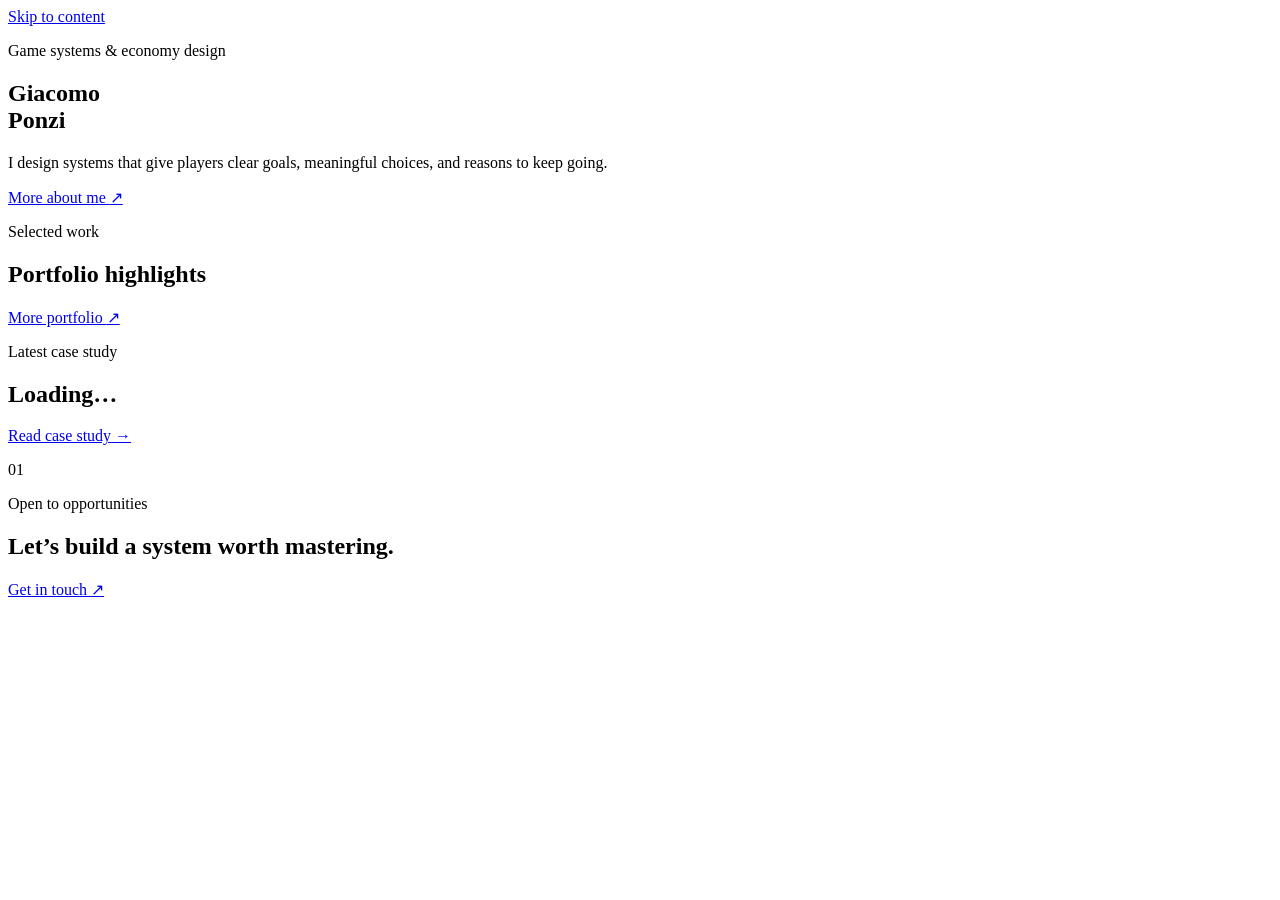
==== index.html @ d21c5db6 "Add initial index.html structure This is the initial commit for the index.html file, which includes " ====
<!doctype html>
<html lang="en">
  <head>
    <meta charset="utf-8" />
    <meta name="viewport" content="width=device-width, initial-scale=1" />
    <meta name="description" content="Giacomo Ponzi — Game Systems & Economy Designer." />
    <title>Giacomo Ponzi — Game Systems & Economy Designer</title>
    <link rel="stylesheet" href="assets/styles.css" />
    <script defer src="assets/content.js"></script>
    <script defer src="assets/site.js"></script>
  </head>
  <body data-page="home">
    <a class="skip-link" href="#main-content">Skip to content</a>
    <div id="site-header"></div>
    <main id="main-content">
      <section class="hero page-shell">
        <p class="eyebrow">Game systems &amp; economy design</p>
        <h1>Giacomo<br />Ponzi</h1>
        <div class="hero-copy">
          <p>I design systems that give players clear goals, meaningful choices, and reasons to keep going.</p>
          <a class="text-link" href="about/index.html">More about me <span aria-hidden="true">↗</span></a>
        </div>
      </section>

      <section class="page-shell section" aria-labelledby="featured-work-heading">
        <div class="section-heading">
          <div>
            <p class="eyebrow">Selected work</p>
            <h2 id="featured-work-heading">Portfolio highlights</h2>
          </div>
          <a class="text-link" href="portfolio/index.html">More portfolio <span aria-hidden="true">↗</span></a>
        </div>
        <div class="card-grid card-grid--featured" data-render="featured-projects"></div>
      </section>

      <section class="page-shell section feature-panel" aria-labelledby="latest-writing-heading">
        <div>
          <p class="eyebrow">Latest case study</p>
          <h2 id="latest-writing-heading" data-latest-title>Loading…</h2>
          <p class="feature-panel__summary" data-latest-summary></p>
          <a class="button-link" data-latest-link href="blog/index.html">Read case study <span aria-hidden="true">→</span></a>
        </div>
        <p class="feature-panel__index" aria-hidden="true">01</p>
      </section>

      <section class="page-shell section simple-cta">
        <p class="eyebrow">Open to opportunities</p>
        <h2>Let’s build a system worth mastering.</h2>
        <a class="text-link" href="contact/index.html">Get in touch <span aria-hidden="true">↗</span></a>
      </section>
    </main>
    <div id="site-footer"></div>
  </body>
</html>
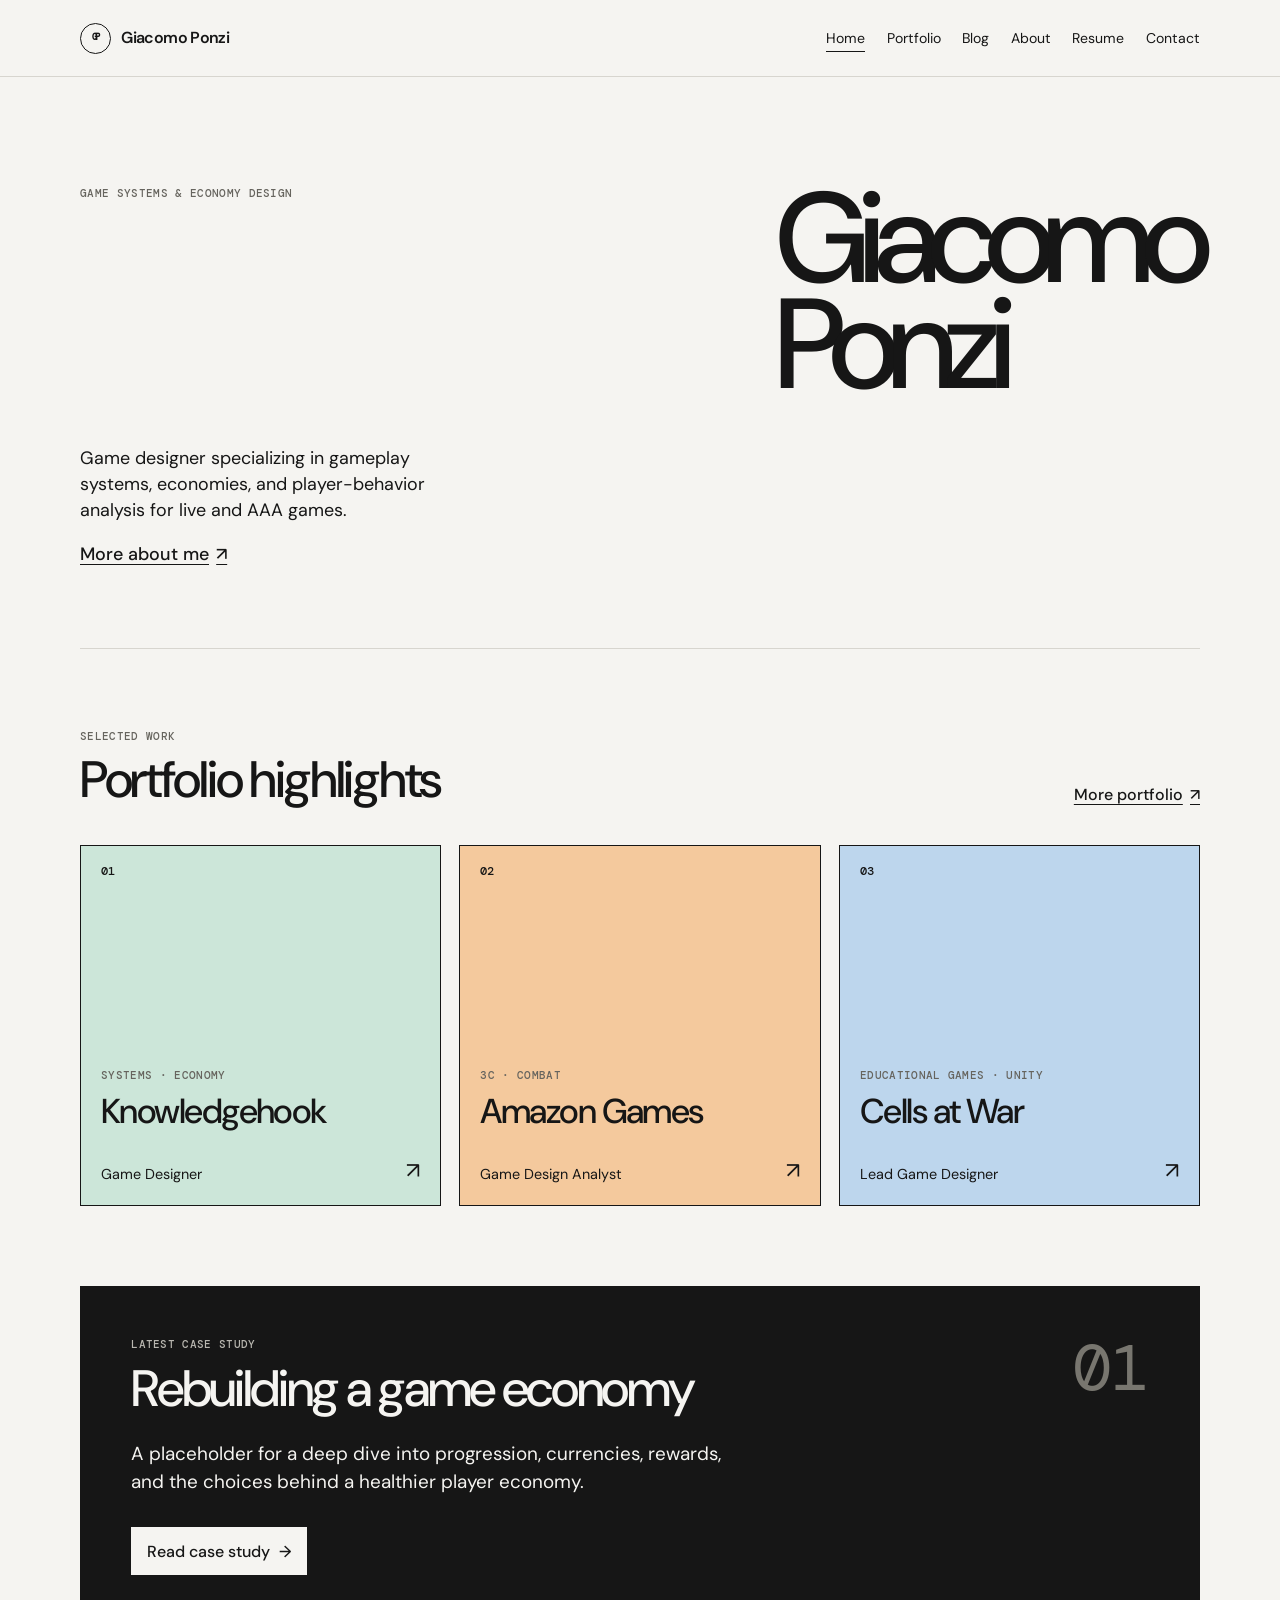
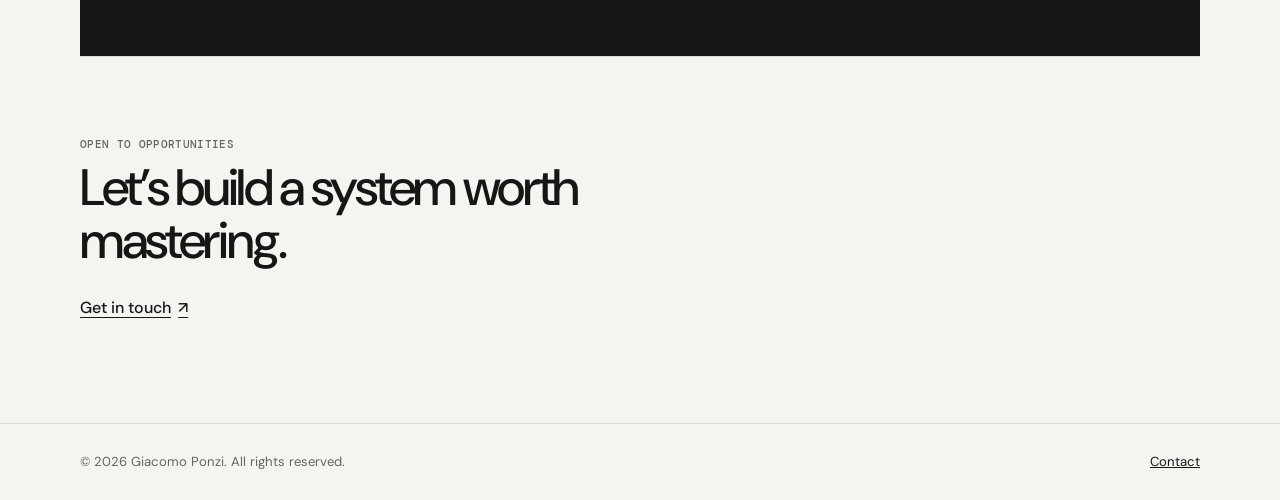
==== commit 8a65b53a: "Update hero section description in index.html" ====
--- a/index.html
+++ b/index.html
@@ -17,7 +17,7 @@
         <p class="eyebrow">Game systems &amp; economy design</p>
         <h1>Giacomo<br />Ponzi</h1>
         <div class="hero-copy">
-          <p>I design systems that give players clear goals, meaningful choices, and reasons to keep going.</p>
+          <p>Game designer specializing in gameplay systems, economies, and player-behavior analysis for live and AAA games.</p>
           <a class="text-link" href="about/index.html">More about me <span aria-hidden="true">↗</span></a>
         </div>
       </section>
--- a/assets/styles.css
+++ b/assets/styles.css
@@ -0,0 +1,28 @@
+@import url('https://fonts.googleapis.com/css2?family=DM+Mono:wght@400;500&family=DM+Sans:opsz,wght@9..40,400;9..40,500;9..40,600&display=swap');
+
+:root { --ink:#161616; --paper:#f5f4f1; --line:#d7d5cf; --muted:#66645e; --mint:#cce6d9; --orange:#f4c99d; --blue:#bdd6ed; --lilac:#d9cdf0; }
+* { box-sizing:border-box; }
+html { scroll-behavior:smooth; }
+body { margin:0; background:var(--paper); color:var(--ink); font-family:"DM Sans", Arial, sans-serif; line-height:1.45; }
+a { color:inherit; }
+.skip-link { position:fixed; top:-5rem; left:1rem; background:var(--ink); color:#fff; padding:.6rem .8rem; z-index:4; }
+.skip-link:focus { top:1rem; }
+.page-shell { width:min(1120px, calc(100% - 3rem)); margin-inline:auto; }
+.site-header { border-bottom:1px solid var(--line); }
+.nav-wrap, .footer-wrap { min-height:76px; display:flex; align-items:center; justify-content:space-between; gap:1.5rem; }
+.brand { display:flex; align-items:center; gap:.65rem; text-decoration:none; font-weight:600; letter-spacing:-.04em; }
+.brand-mark { width:31px; height:31px; display:grid; place-items:center; border:1.5px solid var(--ink); border-radius:50%; font-family:"DM Mono", monospace; font-size:.58rem; letter-spacing:-.12em; }
+nav ul { list-style:none; display:flex; gap:1.35rem; margin:0; padding:0; } nav a { position:relative; display:inline-block; padding-block:.25rem; text-decoration:none; font-size:.88rem; } nav a::after { content:""; position:absolute; right:0; bottom:0; left:0; height:1px; background:currentColor; transform:scaleX(0); transform-origin:left; transition:transform .18s ease; } nav a:hover::after, nav a:focus-visible::after, nav a[aria-current="page"]::after { transform:scaleX(1); }
+.hero { min-height:530px; padding-block:6.8rem 5rem; display:grid; align-content:center; grid-template-columns:1.5fr .8fr; gap:3rem; }
+.eyebrow { margin:0 0 .7rem; color:var(--muted); font:500 .68rem/1.3 "DM Mono", monospace; letter-spacing:.03em; text-transform:uppercase; }
+h1,h2,h3,p { margin-top:0; } h1 { margin:0; font-size:clamp(4rem, 10vw, 8.5rem); font-weight:500; letter-spacing:-.09em; line-height:.83; } h2 { margin-bottom:0; font-size:clamp(2rem, 4vw, 3.35rem); letter-spacing:-.045em; font-weight:500; line-height:1.02; } h3 { font-size:clamp(1.65rem, 2.7vw, 2.4rem); letter-spacing:-.045em; line-height:1.04; font-weight:500; }
+.hero-copy { align-self:end; max-width:360px; font-size:1.12rem; }.text-link { display:inline-flex; gap:.45rem; text-decoration:underline; text-underline-offset:.25rem; font-weight:500; }.text-link span { text-decoration:none; }
+.section { padding-block:5rem; border-top:1px solid var(--line); }.section-heading { display:flex; justify-content:space-between; align-items:end; gap:1.5rem; margin-bottom:2.4rem; }
+.card-grid { display:grid; grid-template-columns:repeat(2, minmax(0, 1fr)); gap:1.15rem; }.card-grid--featured { grid-template-columns:repeat(3, minmax(0, 1fr)); }
+.content-card { aspect-ratio:1 / 1; position:relative; display:flex; flex-direction:column; justify-content:space-between; padding:1.25rem; text-decoration:none; border:1px solid var(--ink); transition:transform .2s ease, background-color .2s ease, color .2s ease; }.content-card:hover, .content-card:focus-visible { transform:translate(-3px,-3px); background:var(--ink); color:var(--paper); }.content-card--mint { background:var(--mint); }.content-card--orange { background:var(--orange); }.content-card--blue { background:var(--blue); }.content-card--lilac { background:var(--lilac); }.content-card__number { font:500 .72rem/1 "DM Mono",monospace; }.content-card__role { margin:0; max-width:31ch; font-size:.9rem; }.content-card__arrow { position:absolute; right:1.25rem; bottom:1.1rem; font-size:1.4rem; }
+.feature-panel { display:flex; justify-content:space-between; gap:2rem; min-height:370px; padding:3.2rem; background:var(--ink); color:var(--paper); border:0; }.feature-panel .eyebrow { color:#b9b7b0; }.feature-panel__summary { max-width:600px; margin:1.6rem 0 2rem; font-size:1.18rem; }.feature-panel__index { margin:0; font:400 4rem/1 "DM Mono", monospace; color:#78766f; }.button-link { display:inline-flex; gap:.55rem; padding:.78rem 1rem; color:var(--ink); background:var(--paper); text-decoration:none; font-weight:500; }.simple-cta { padding-bottom:6.5rem; }.simple-cta h2 { max-width:600px; margin-bottom:1.8rem; }
+.page-intro { padding-block:5.5rem 4rem; }.page-intro p { max-width:610px; margin:1.3rem 0 0; font-size:1.12rem; }.site-footer { border-top:1px solid var(--line); color:var(--muted); font-size:.82rem; }.site-footer p { margin:0; }.site-footer a { color:var(--ink); }
+.detail { padding-block:5rem 7rem; }.detail__meta { display:grid; grid-template-columns:1fr 1fr; gap:1rem; margin:2.6rem 0; padding-block:1.5rem; border-block:1px solid var(--line); }.detail__meta p { margin:0; }.detail__body { max-width:700px; font-size:1.2rem; }.detail__placeholder { margin-top:3rem; padding:1.2rem; border:1px dashed var(--muted); font:400 .78rem/1.5 "DM Mono",monospace; color:var(--muted); }.back-link { font-size:.9rem; }
+.content-page { padding-block:5rem 7rem; max-width:760px; }.content-page h2 { margin-top:3.3rem; }.content-page p { font-size:1.12rem; max-width:650px; }.resume-list { list-style:none; padding:0; margin:2.4rem 0; border-top:1px solid var(--line); }.resume-list li { padding:1.2rem 0; border-bottom:1px solid var(--line); }.resume-list strong { display:block; }
+@media (max-width:800px) { .nav-wrap { align-items:flex-start; padding-block:1rem; }.brand { flex-shrink:0; } nav ul { flex-wrap:wrap; justify-content:flex-end; gap:.35rem .85rem; } .hero { min-height:490px; grid-template-columns:1fr; padding-block:5.3rem 4.2rem; } .card-grid--featured { grid-template-columns:repeat(2,minmax(0,1fr)); }.card-grid--featured .content-card:last-child { grid-column:span 2; aspect-ratio:2/1; }.feature-panel { min-height:0; }.detail { padding-top:3.8rem; } }
+@media (max-width:540px) { .page-shell { width:min(100% - 2rem, 1120px); }.nav-wrap { display:block; padding-block:.9rem 1rem; }.brand { margin-bottom:.8rem; } nav ul { display:grid; grid-template-columns:repeat(3, max-content); justify-content:space-between; gap:.25rem; } nav a { min-height:2rem; display:flex; align-items:center; font-size:.84rem; }.hero { padding-top:4rem; }.section { padding-block:3.5rem; }.section-heading { display:block; }.section-heading .text-link { margin-top:1.2rem; }.card-grid,.card-grid--featured { grid-template-columns:1fr; }.card-grid--featured .content-card:last-child { grid-column:auto; aspect-ratio:1/1; }.feature-panel { padding:2rem; }.feature-panel__index { display:none; }.detail__meta { grid-template-columns:1fr; }.footer-wrap { min-height:90px; } }
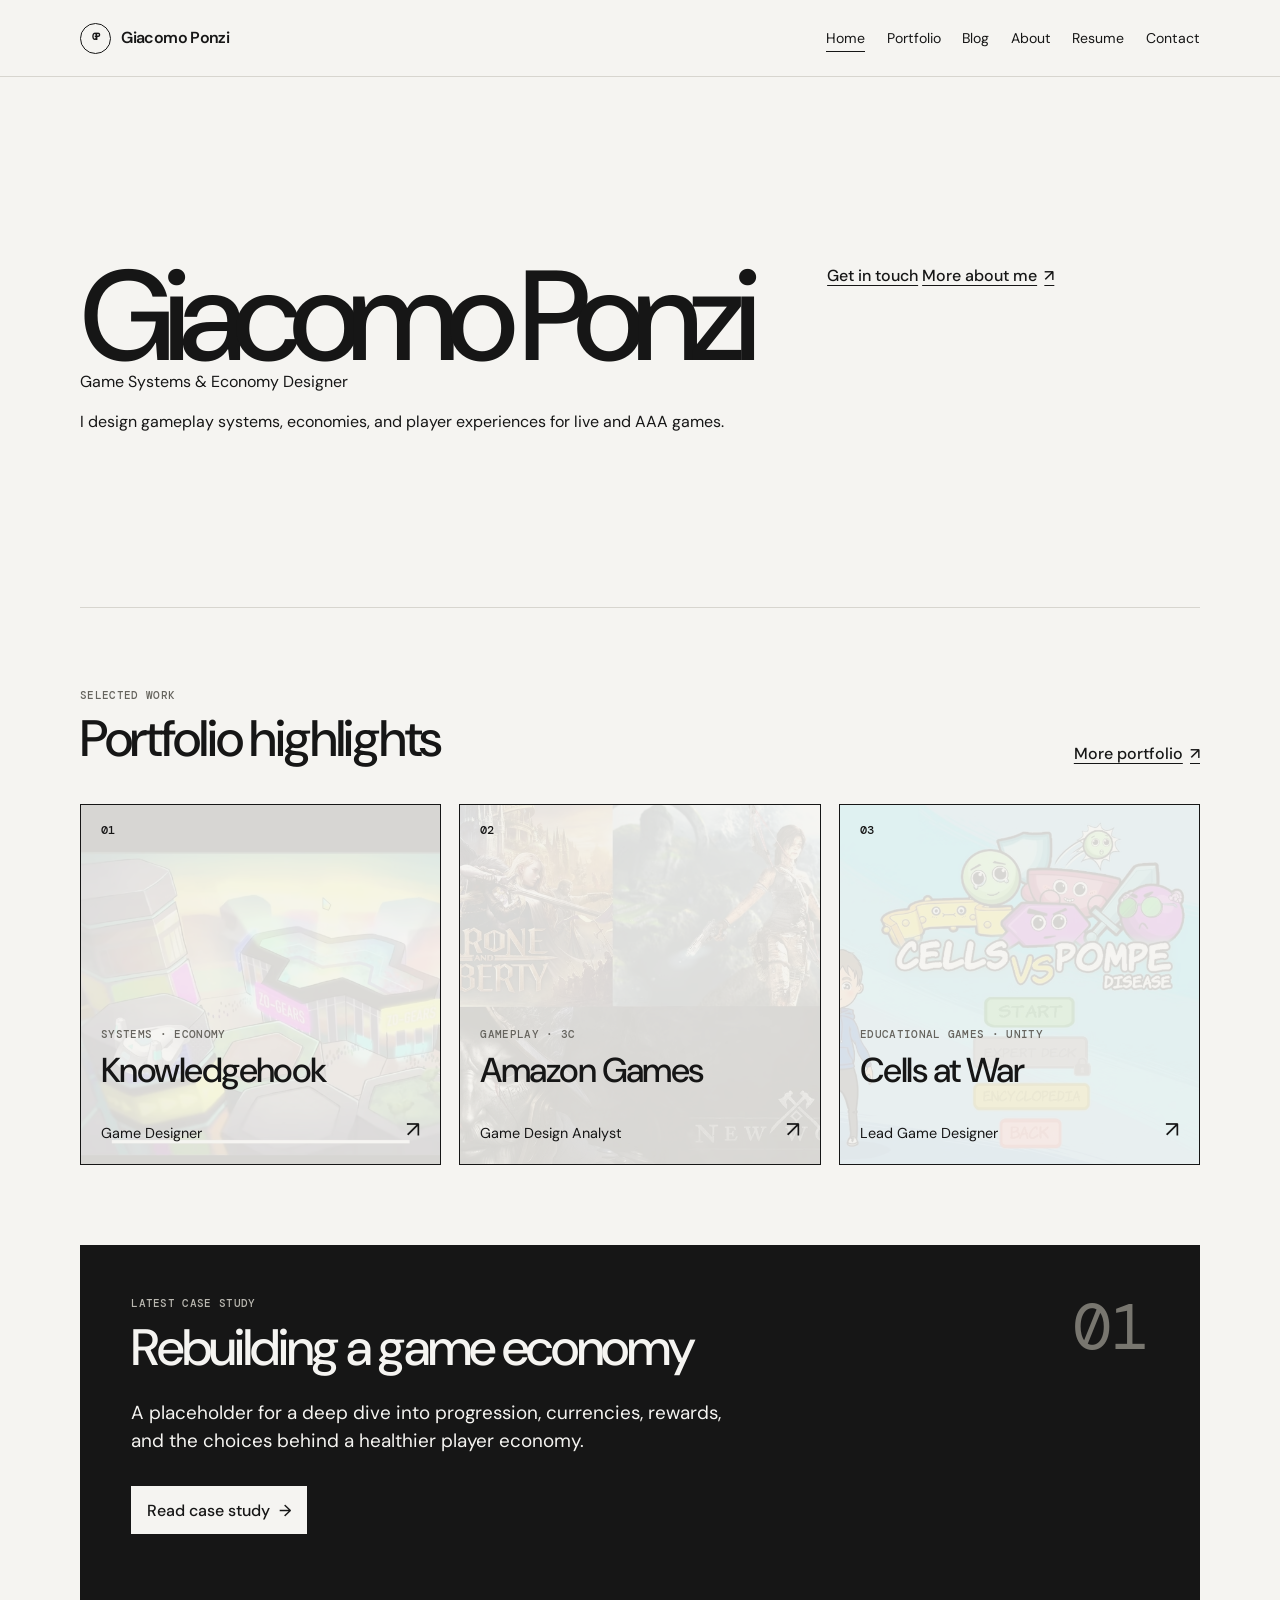
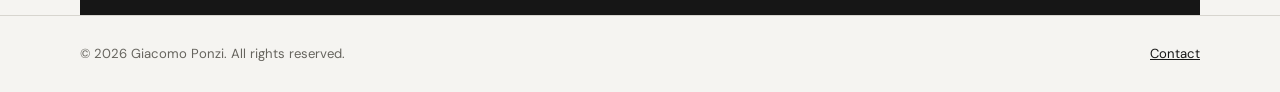
==== commit b70d3847: "Revamp hero section and modify CTA visibility Updated hero section with new identity and role descri" ====
--- a/index.html
+++ b/index.html
@@ -14,10 +14,13 @@
     <div id="site-header"></div>
     <main id="main-content">
       <section class="hero page-shell">
-        <p class="eyebrow">Game systems &amp; economy design</p>
-        <h1>Giacomo<br />Ponzi</h1>
-        <div class="hero-copy">
-          <p>Game designer specializing in gameplay systems, economies, and player-behavior analysis for live and AAA games.</p>
+        <div class="hero__identity">
+          <h1>Giacomo Ponzi</h1>
+          <p class="hero__role">Game Systems &amp; Economy Designer</p>
+          <p class="hero__brief">I design gameplay systems, economies, and player experiences for live and AAA games.</p>
+        </div>
+        <div class="hero__actions">
+          <a class="text-link" href="contact/index.html">Get in touch</a>
           <a class="text-link" href="about/index.html">More about me <span aria-hidden="true">↗</span></a>
         </div>
       </section>
@@ -43,7 +46,7 @@
         <p class="feature-panel__index" aria-hidden="true">01</p>
       </section>
 
-      <section class="page-shell section simple-cta">
+      <section class="page-shell section simple-cta" hidden>
         <p class="eyebrow">Open to opportunities</p>
         <h2>Let’s build a system worth mastering.</h2>
         <a class="text-link" href="contact/index.html">Get in touch <span aria-hidden="true">↗</span></a>
--- a/assets/styles.css
+++ b/assets/styles.css
@@ -19,7 +19,7 @@
 .hero-copy { align-self:end; max-width:360px; font-size:1.12rem; }.text-link { display:inline-flex; gap:.45rem; text-decoration:underline; text-underline-offset:.25rem; font-weight:500; }.text-link span { text-decoration:none; }
 .section { padding-block:5rem; border-top:1px solid var(--line); }.section-heading { display:flex; justify-content:space-between; align-items:end; gap:1.5rem; margin-bottom:2.4rem; }
 .card-grid { display:grid; grid-template-columns:repeat(2, minmax(0, 1fr)); gap:1.15rem; }.card-grid--featured { grid-template-columns:repeat(3, minmax(0, 1fr)); }
-.content-card { aspect-ratio:1 / 1; position:relative; display:flex; flex-direction:column; justify-content:space-between; padding:1.25rem; text-decoration:none; border:1px solid var(--ink); transition:transform .2s ease, background-color .2s ease, color .2s ease; }.content-card:hover, .content-card:focus-visible { transform:translate(-3px,-3px); background:var(--ink); color:var(--paper); }.content-card--mint { background:var(--mint); }.content-card--orange { background:var(--orange); }.content-card--blue { background:var(--blue); }.content-card--lilac { background:var(--lilac); }.content-card__number { font:500 .72rem/1 "DM Mono",monospace; }.content-card__role { margin:0; max-width:31ch; font-size:.9rem; }.content-card__arrow { position:absolute; right:1.25rem; bottom:1.1rem; font-size:1.4rem; }
+.content-card { aspect-ratio:1 / 1; position:relative; isolation:isolate; overflow:hidden; display:flex; flex-direction:column; justify-content:space-between; padding:1.25rem; text-decoration:none; border:1px solid var(--ink); transition:transform .2s ease, background-color .2s ease, color .2s ease; }.content-card::before { content:""; position:absolute; inset:0; z-index:-2; background:var(--project-image, none) center/cover no-repeat; }.content-card::after { content:""; position:absolute; inset:0; z-index:-1; background:rgba(245,244,241,.88); transition:background .2s ease; }.content-card:hover, .content-card:focus-visible { transform:translate(-3px,-3px); color:var(--paper); }.content-card:hover::after, .content-card:focus-visible::after { background:rgba(22,22,22,.76); }.content-card--mint { background:var(--mint); }.content-card--orange { background:var(--orange); }.content-card--blue { background:var(--blue); }.content-card--lilac { background:var(--lilac); }.content-card__number { font:500 .72rem/1 "DM Mono",monospace; }.content-card__role { margin:0; max-width:31ch; font-size:.9rem; }.content-card__arrow { position:absolute; right:1.25rem; bottom:1.1rem; font-size:1.4rem; }
 .feature-panel { display:flex; justify-content:space-between; gap:2rem; min-height:370px; padding:3.2rem; background:var(--ink); color:var(--paper); border:0; }.feature-panel .eyebrow { color:#b9b7b0; }.feature-panel__summary { max-width:600px; margin:1.6rem 0 2rem; font-size:1.18rem; }.feature-panel__index { margin:0; font:400 4rem/1 "DM Mono", monospace; color:#78766f; }.button-link { display:inline-flex; gap:.55rem; padding:.78rem 1rem; color:var(--ink); background:var(--paper); text-decoration:none; font-weight:500; }.simple-cta { padding-bottom:6.5rem; }.simple-cta h2 { max-width:600px; margin-bottom:1.8rem; }
 .page-intro { padding-block:5.5rem 4rem; }.page-intro p { max-width:610px; margin:1.3rem 0 0; font-size:1.12rem; }.site-footer { border-top:1px solid var(--line); color:var(--muted); font-size:.82rem; }.site-footer p { margin:0; }.site-footer a { color:var(--ink); }
 .detail { padding-block:5rem 7rem; }.detail__meta { display:grid; grid-template-columns:1fr 1fr; gap:1rem; margin:2.6rem 0; padding-block:1.5rem; border-block:1px solid var(--line); }.detail__meta p { margin:0; }.detail__body { max-width:700px; font-size:1.2rem; }.detail__placeholder { margin-top:3rem; padding:1.2rem; border:1px dashed var(--muted); font:400 .78rem/1.5 "DM Mono",monospace; color:var(--muted); }.back-link { font-size:.9rem; }
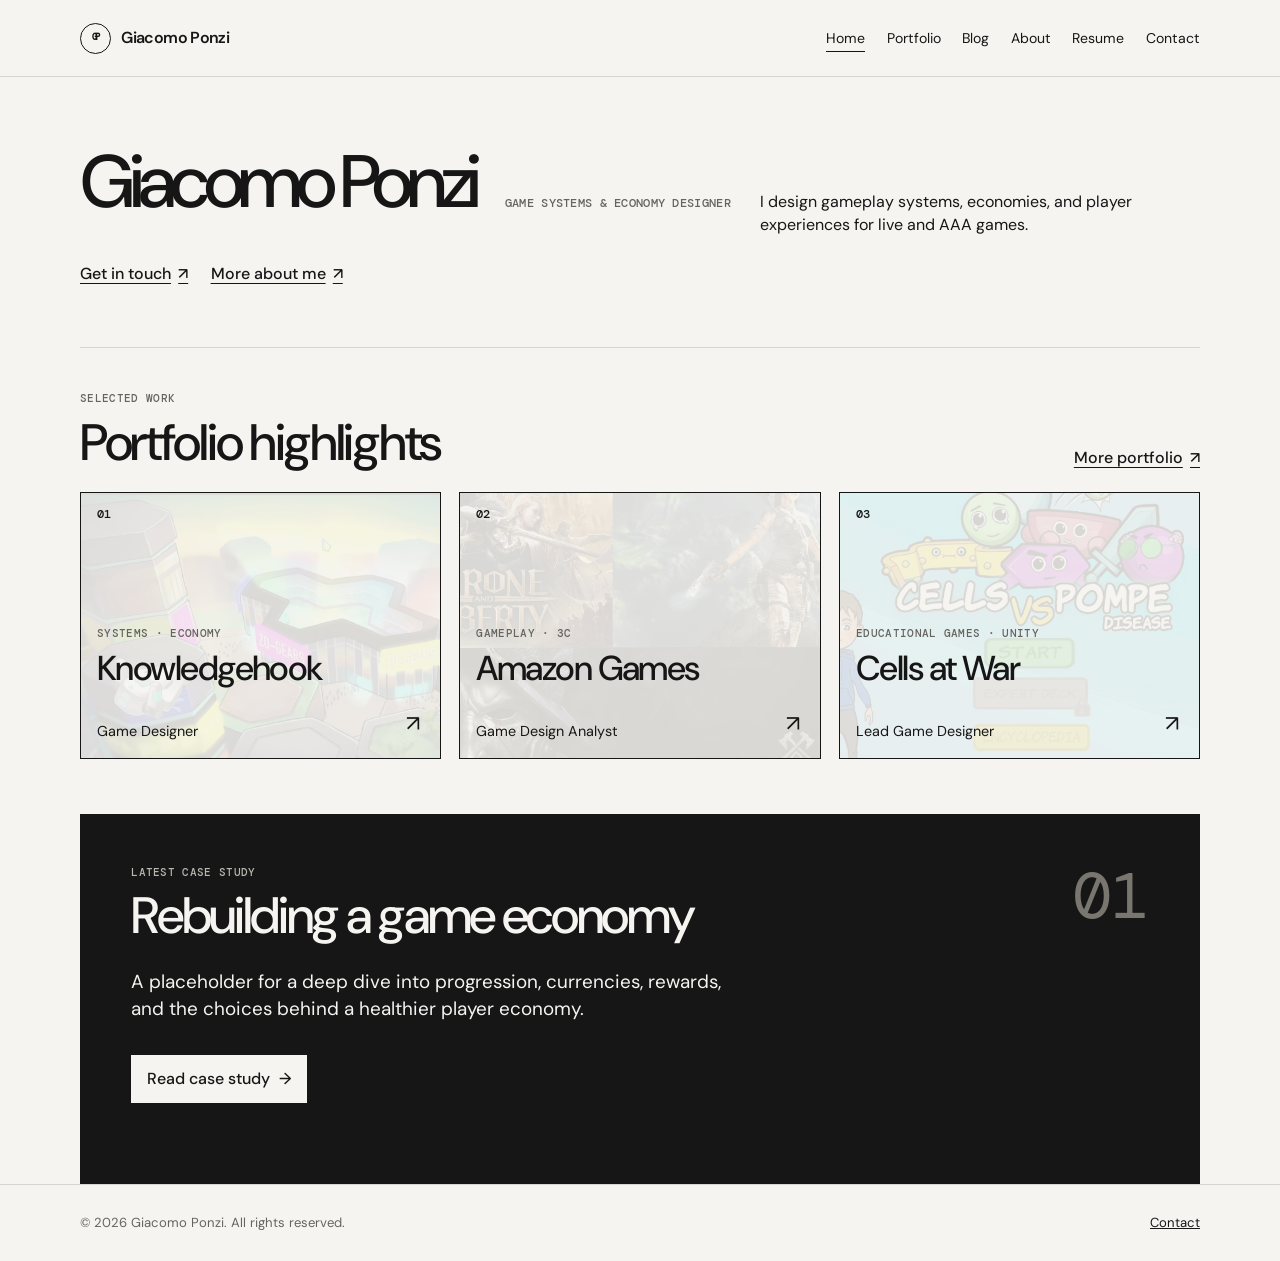
==== commit 77c6b26b: "Add arrow icon to 'Get in touch' link" ====
--- a/index.html
+++ b/index.html
@@ -20,7 +20,7 @@
           <p class="hero__brief">I design gameplay systems, economies, and player experiences for live and AAA games.</p>
         </div>
         <div class="hero__actions">
-          <a class="text-link" href="contact/index.html">Get in touch</a>
+          <a class="text-link" href="contact/index.html">Get in touch <span aria-hidden="true">&#8599;</span></a>
           <a class="text-link" href="about/index.html">More about me <span aria-hidden="true">↗</span></a>
         </div>
       </section>
--- a/assets/styles.css
+++ b/assets/styles.css
@@ -13,16 +13,17 @@
 .brand { display:flex; align-items:center; gap:.65rem; text-decoration:none; font-weight:600; letter-spacing:-.04em; }
 .brand-mark { width:31px; height:31px; display:grid; place-items:center; border:1.5px solid var(--ink); border-radius:50%; font-family:"DM Mono", monospace; font-size:.58rem; letter-spacing:-.12em; }
 nav ul { list-style:none; display:flex; gap:1.35rem; margin:0; padding:0; } nav a { position:relative; display:inline-block; padding-block:.25rem; text-decoration:none; font-size:.88rem; } nav a::after { content:""; position:absolute; right:0; bottom:0; left:0; height:1px; background:currentColor; transform:scaleX(0); transform-origin:left; transition:transform .18s ease; } nav a:hover::after, nav a:focus-visible::after, nav a[aria-current="page"]::after { transform:scaleX(1); }
-.hero { min-height:530px; padding-block:6.8rem 5rem; display:grid; align-content:center; grid-template-columns:1.5fr .8fr; gap:3rem; }
+.hero { min-height:270px; padding-block:3.2rem 2.6rem; display:flex; flex-direction:column; justify-content:center; gap:1.6rem; }
 .eyebrow { margin:0 0 .7rem; color:var(--muted); font:500 .68rem/1.3 "DM Mono", monospace; letter-spacing:.03em; text-transform:uppercase; }
-h1,h2,h3,p { margin-top:0; } h1 { margin:0; font-size:clamp(4rem, 10vw, 8.5rem); font-weight:500; letter-spacing:-.09em; line-height:.83; } h2 { margin-bottom:0; font-size:clamp(2rem, 4vw, 3.35rem); letter-spacing:-.045em; font-weight:500; line-height:1.02; } h3 { font-size:clamp(1.65rem, 2.7vw, 2.4rem); letter-spacing:-.045em; line-height:1.04; font-weight:500; }
-.hero-copy { align-self:end; max-width:360px; font-size:1.12rem; }.text-link { display:inline-flex; gap:.45rem; text-decoration:underline; text-underline-offset:.25rem; font-weight:500; }.text-link span { text-decoration:none; }
-.section { padding-block:5rem; border-top:1px solid var(--line); }.section-heading { display:flex; justify-content:space-between; align-items:end; gap:1.5rem; margin-bottom:2.4rem; }
+.hero__identity { display:grid; grid-template-columns:auto auto minmax(260px, 1fr); align-items:baseline; gap:1.2rem 1.8rem; }.hero h1 { white-space:nowrap; }.hero__role { margin:0; color:var(--muted); font:500 .73rem/1.3 "DM Mono", monospace; letter-spacing:.025em; text-transform:uppercase; }.hero__brief { max-width:42ch; margin:0; font-size:1rem; }.hero__actions { display:flex; gap:1.4rem; }
+h1,h2,h3,p { margin-top:0; } h1 { margin:0; font-size:clamp(3rem, 5.8vw, 5.6rem); font-weight:500; letter-spacing:-.085em; line-height:.88; } h2 { margin-bottom:0; font-size:clamp(2rem, 4vw, 3.35rem); letter-spacing:-.045em; font-weight:500; line-height:1.02; } h3 { font-size:clamp(1.65rem, 2.7vw, 2.4rem); letter-spacing:-.045em; line-height:1.04; font-weight:500; }
+.text-link { display:inline-flex; gap:.45rem; text-decoration:underline; text-underline-offset:.25rem; font-weight:500; }.text-link span { text-decoration:none; }
+.section { padding-block:2.7rem 3.4rem; border-top:1px solid var(--line); }.section-heading { display:flex; justify-content:space-between; align-items:end; gap:1.5rem; margin-bottom:1.45rem; }
 .card-grid { display:grid; grid-template-columns:repeat(2, minmax(0, 1fr)); gap:1.15rem; }.card-grid--featured { grid-template-columns:repeat(3, minmax(0, 1fr)); }
-.content-card { aspect-ratio:1 / 1; position:relative; isolation:isolate; overflow:hidden; display:flex; flex-direction:column; justify-content:space-between; padding:1.25rem; text-decoration:none; border:1px solid var(--ink); transition:transform .2s ease, background-color .2s ease, color .2s ease; }.content-card::before { content:""; position:absolute; inset:0; z-index:-2; background:var(--project-image, none) center/cover no-repeat; }.content-card::after { content:""; position:absolute; inset:0; z-index:-1; background:rgba(245,244,241,.88); transition:background .2s ease; }.content-card:hover, .content-card:focus-visible { transform:translate(-3px,-3px); color:var(--paper); }.content-card:hover::after, .content-card:focus-visible::after { background:rgba(22,22,22,.76); }.content-card--mint { background:var(--mint); }.content-card--orange { background:var(--orange); }.content-card--blue { background:var(--blue); }.content-card--lilac { background:var(--lilac); }.content-card__number { font:500 .72rem/1 "DM Mono",monospace; }.content-card__role { margin:0; max-width:31ch; font-size:.9rem; }.content-card__arrow { position:absolute; right:1.25rem; bottom:1.1rem; font-size:1.4rem; }
+.content-card { aspect-ratio:1 / 1; position:relative; isolation:isolate; overflow:hidden; display:flex; flex-direction:column; justify-content:space-between; padding:1.25rem; text-decoration:none; border:1px solid var(--ink); transition:transform .2s ease, background-color .2s ease, color .2s ease; }.card-grid--featured .content-card { aspect-ratio:1.35 / 1; padding:1rem; }.content-card::before { content:""; position:absolute; inset:0; z-index:-2; background:var(--project-image, none) center/cover no-repeat; }.content-card::after { content:""; position:absolute; inset:0; z-index:-1; background:rgba(245,244,241,.88); transition:background .2s ease; }.content-card:hover, .content-card:focus-visible { transform:translate(-3px,-3px); color:var(--paper); }.content-card:hover::after, .content-card:focus-visible::after { background:rgba(22,22,22,.76); }.content-card--mint { background:var(--mint); }.content-card--orange { background:var(--orange); }.content-card--blue { background:var(--blue); }.content-card--lilac { background:var(--lilac); }.content-card__number { font:500 .72rem/1 "DM Mono",monospace; }.content-card__role { margin:0; max-width:31ch; font-size:.9rem; }.content-card__arrow { position:absolute; right:1.25rem; bottom:1.1rem; font-size:1.4rem; }
 .feature-panel { display:flex; justify-content:space-between; gap:2rem; min-height:370px; padding:3.2rem; background:var(--ink); color:var(--paper); border:0; }.feature-panel .eyebrow { color:#b9b7b0; }.feature-panel__summary { max-width:600px; margin:1.6rem 0 2rem; font-size:1.18rem; }.feature-panel__index { margin:0; font:400 4rem/1 "DM Mono", monospace; color:#78766f; }.button-link { display:inline-flex; gap:.55rem; padding:.78rem 1rem; color:var(--ink); background:var(--paper); text-decoration:none; font-weight:500; }.simple-cta { padding-bottom:6.5rem; }.simple-cta h2 { max-width:600px; margin-bottom:1.8rem; }
 .page-intro { padding-block:5.5rem 4rem; }.page-intro p { max-width:610px; margin:1.3rem 0 0; font-size:1.12rem; }.site-footer { border-top:1px solid var(--line); color:var(--muted); font-size:.82rem; }.site-footer p { margin:0; }.site-footer a { color:var(--ink); }
 .detail { padding-block:5rem 7rem; }.detail__meta { display:grid; grid-template-columns:1fr 1fr; gap:1rem; margin:2.6rem 0; padding-block:1.5rem; border-block:1px solid var(--line); }.detail__meta p { margin:0; }.detail__body { max-width:700px; font-size:1.2rem; }.detail__placeholder { margin-top:3rem; padding:1.2rem; border:1px dashed var(--muted); font:400 .78rem/1.5 "DM Mono",monospace; color:var(--muted); }.back-link { font-size:.9rem; }
 .content-page { padding-block:5rem 7rem; max-width:760px; }.content-page h2 { margin-top:3.3rem; }.content-page p { font-size:1.12rem; max-width:650px; }.resume-list { list-style:none; padding:0; margin:2.4rem 0; border-top:1px solid var(--line); }.resume-list li { padding:1.2rem 0; border-bottom:1px solid var(--line); }.resume-list strong { display:block; }
-@media (max-width:800px) { .nav-wrap { align-items:flex-start; padding-block:1rem; }.brand { flex-shrink:0; } nav ul { flex-wrap:wrap; justify-content:flex-end; gap:.35rem .85rem; } .hero { min-height:490px; grid-template-columns:1fr; padding-block:5.3rem 4.2rem; } .card-grid--featured { grid-template-columns:repeat(2,minmax(0,1fr)); }.card-grid--featured .content-card:last-child { grid-column:span 2; aspect-ratio:2/1; }.feature-panel { min-height:0; }.detail { padding-top:3.8rem; } }
-@media (max-width:540px) { .page-shell { width:min(100% - 2rem, 1120px); }.nav-wrap { display:block; padding-block:.9rem 1rem; }.brand { margin-bottom:.8rem; } nav ul { display:grid; grid-template-columns:repeat(3, max-content); justify-content:space-between; gap:.25rem; } nav a { min-height:2rem; display:flex; align-items:center; font-size:.84rem; }.hero { padding-top:4rem; }.section { padding-block:3.5rem; }.section-heading { display:block; }.section-heading .text-link { margin-top:1.2rem; }.card-grid,.card-grid--featured { grid-template-columns:1fr; }.card-grid--featured .content-card:last-child { grid-column:auto; aspect-ratio:1/1; }.feature-panel { padding:2rem; }.feature-panel__index { display:none; }.detail__meta { grid-template-columns:1fr; }.footer-wrap { min-height:90px; } }
+@media (max-width:800px) { .nav-wrap { align-items:flex-start; padding-block:1rem; }.brand { flex-shrink:0; } nav ul { flex-wrap:wrap; justify-content:flex-end; gap:.35rem .85rem; } .hero { min-height:0; padding-block:4rem 3.2rem; }.hero__identity { grid-template-columns:1fr; gap:.8rem; }.hero__brief { max-width:560px; }.card-grid--featured { grid-template-columns:repeat(2,minmax(0,1fr)); }.card-grid--featured .content-card:last-child { grid-column:span 2; aspect-ratio:2/1; }.feature-panel { min-height:0; }.detail { padding-top:3.8rem; } }
+@media (max-width:540px) { .page-shell { width:min(100% - 2rem, 1120px); }.nav-wrap { display:block; padding-block:.9rem 1rem; }.brand { margin-bottom:.8rem; } nav ul { display:grid; grid-template-columns:repeat(3, max-content); justify-content:space-between; gap:.25rem; } nav a { min-height:2rem; display:flex; align-items:center; font-size:.84rem; }.hero { padding-block:3rem 2.5rem; }.hero h1 { white-space:normal; }.hero__actions { gap:1rem; flex-wrap:wrap; }.section { padding-block:2.6rem; }.section-heading { display:block; }.section-heading .text-link { margin-top:1.2rem; }.card-grid,.card-grid--featured { grid-template-columns:1fr; }.card-grid--featured .content-card:last-child { grid-column:auto; aspect-ratio:1.15/1; }.feature-panel { padding:2rem; }.feature-panel__index { display:none; }.detail__meta { grid-template-columns:1fr; }.footer-wrap { min-height:90px; } }
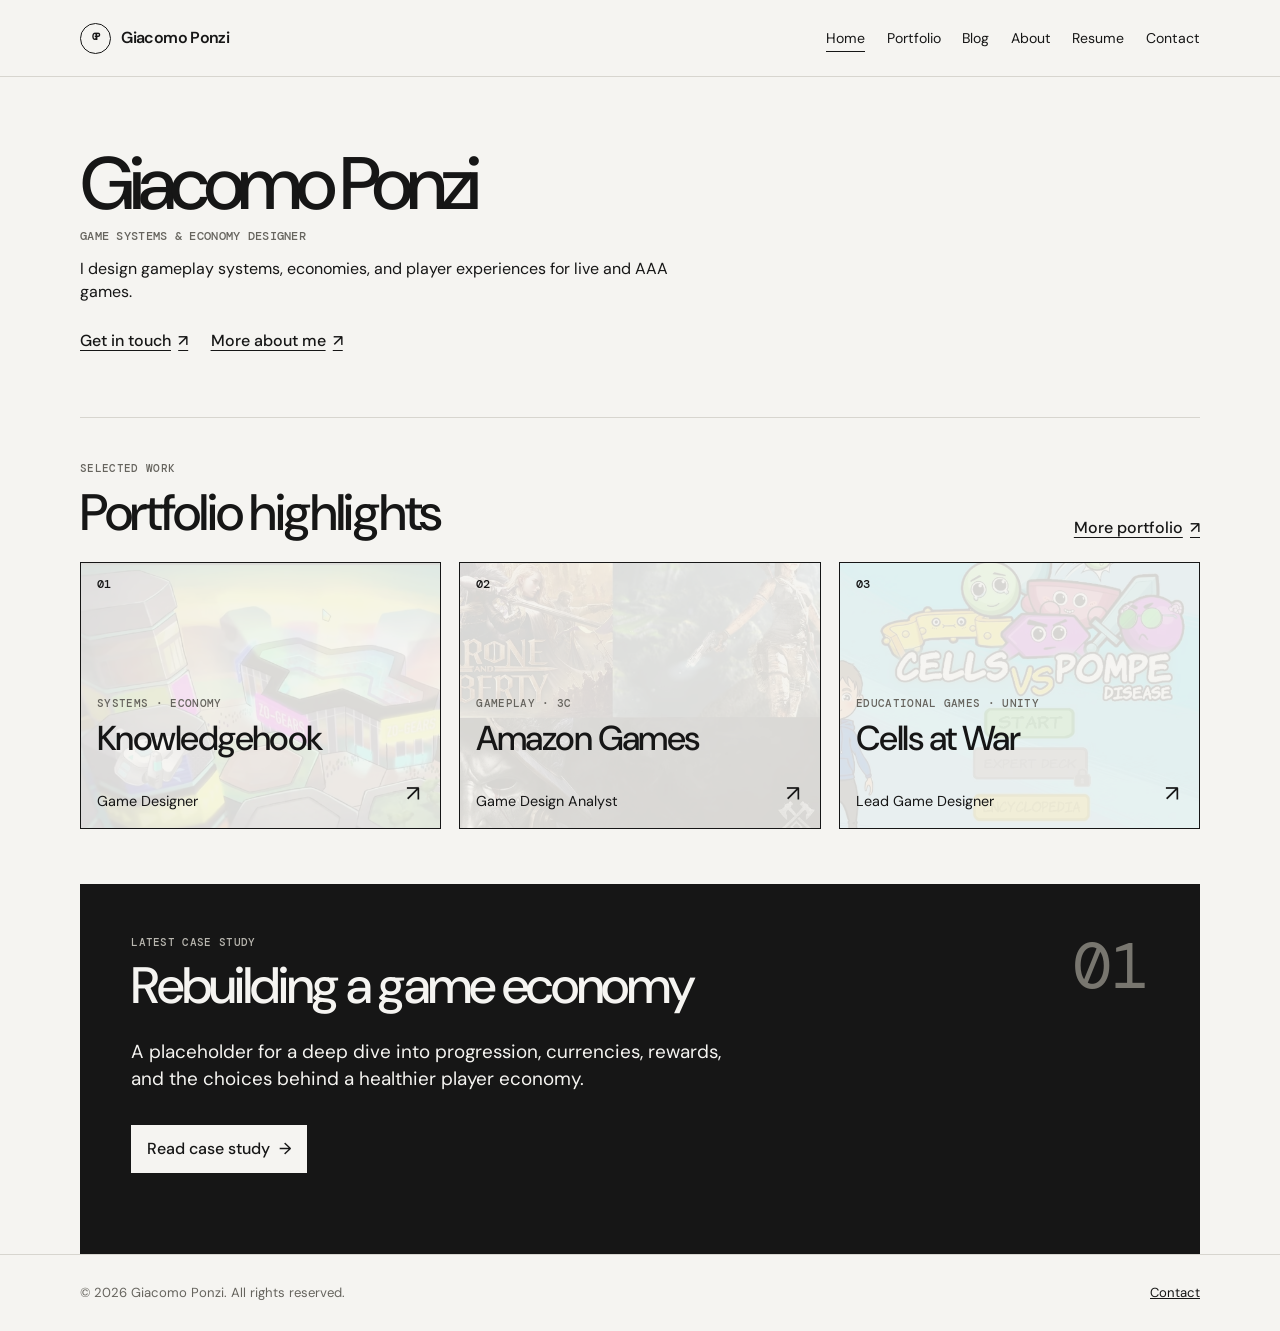
==== commit 985531e3: "Add versioning to stylesheet link in index.html" ====
--- a/index.html
+++ b/index.html
@@ -5,7 +5,7 @@
     <meta name="viewport" content="width=device-width, initial-scale=1" />
     <meta name="description" content="Giacomo Ponzi — Game Systems & Economy Designer." />
     <title>Giacomo Ponzi — Game Systems & Economy Designer</title>
-    <link rel="stylesheet" href="assets/styles.css" />
+    <link rel="stylesheet" href="assets/styles.css?v=20260812b" />
     <script defer src="assets/content.js"></script>
     <script defer src="assets/site.js"></script>
   </head>
--- a/assets/styles.css
+++ b/assets/styles.css
@@ -13,9 +13,9 @@
 .brand { display:flex; align-items:center; gap:.65rem; text-decoration:none; font-weight:600; letter-spacing:-.04em; }
 .brand-mark { width:31px; height:31px; display:grid; place-items:center; border:1.5px solid var(--ink); border-radius:50%; font-family:"DM Mono", monospace; font-size:.58rem; letter-spacing:-.12em; }
 nav ul { list-style:none; display:flex; gap:1.35rem; margin:0; padding:0; } nav a { position:relative; display:inline-block; padding-block:.25rem; text-decoration:none; font-size:.88rem; } nav a::after { content:""; position:absolute; right:0; bottom:0; left:0; height:1px; background:currentColor; transform:scaleX(0); transform-origin:left; transition:transform .18s ease; } nav a:hover::after, nav a:focus-visible::after, nav a[aria-current="page"]::after { transform:scaleX(1); }
-.hero { min-height:270px; padding-block:3.2rem 2.6rem; display:flex; flex-direction:column; justify-content:center; gap:1.6rem; }
+.hero { min-height:340px; padding-block:3.2rem 2.6rem; display:flex; flex-direction:column; justify-content:center; gap:1.6rem; }
 .eyebrow { margin:0 0 .7rem; color:var(--muted); font:500 .68rem/1.3 "DM Mono", monospace; letter-spacing:.03em; text-transform:uppercase; }
-.hero__identity { display:grid; grid-template-columns:auto auto minmax(260px, 1fr); align-items:baseline; gap:1.2rem 1.8rem; }.hero h1 { white-space:nowrap; }.hero__role { margin:0; color:var(--muted); font:500 .73rem/1.3 "DM Mono", monospace; letter-spacing:.025em; text-transform:uppercase; }.hero__brief { max-width:42ch; margin:0; font-size:1rem; }.hero__actions { display:flex; gap:1.4rem; }
+.hero__identity { display:grid; grid-template-columns:1fr; gap:.8rem; }.hero h1 { white-space:nowrap; }.hero__role { margin:0; color:var(--muted); font:500 .73rem/1.3 "DM Mono", monospace; letter-spacing:.025em; text-transform:uppercase; }.hero__brief { max-width:54ch; margin:0; font-size:1rem; }.hero__actions { display:flex; gap:1.4rem; }
 h1,h2,h3,p { margin-top:0; } h1 { margin:0; font-size:clamp(3rem, 5.8vw, 5.6rem); font-weight:500; letter-spacing:-.085em; line-height:.88; } h2 { margin-bottom:0; font-size:clamp(2rem, 4vw, 3.35rem); letter-spacing:-.045em; font-weight:500; line-height:1.02; } h3 { font-size:clamp(1.65rem, 2.7vw, 2.4rem); letter-spacing:-.045em; line-height:1.04; font-weight:500; }
 .text-link { display:inline-flex; gap:.45rem; text-decoration:underline; text-underline-offset:.25rem; font-weight:500; }.text-link span { text-decoration:none; }
 .section { padding-block:2.7rem 3.4rem; border-top:1px solid var(--line); }.section-heading { display:flex; justify-content:space-between; align-items:end; gap:1.5rem; margin-bottom:1.45rem; }
